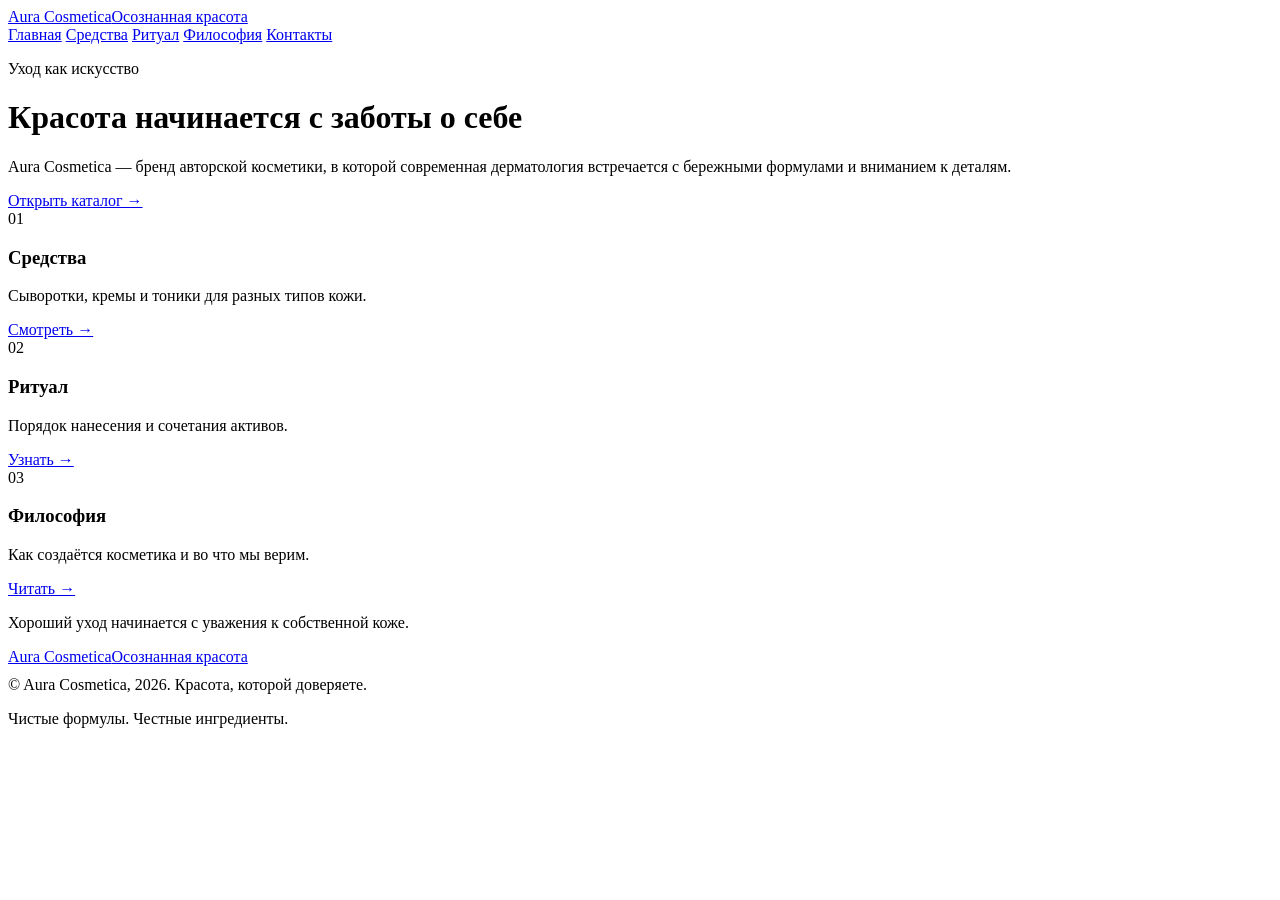
==== index.html @ b47c97d9 "Add files via upload" ====
<!DOCTYPE html>
<html lang="ru">
<head>
    <meta charset="UTF-8">
    <meta name="viewport" content="width=device-width, initial-scale=1.0">
    <meta name="theme-color" content="#0c0b10">
    <meta name="description" content="Aura Cosmetica — уход за кожей, авторские формулы и философия осознанной красоты.">
    <title>Aura Cosmetica — Главная</title>
    <link rel="preconnect" href="https://fonts.googleapis.com">
    <link rel="preconnect" href="https://fonts.gstatic.com" crossorigin>
    <link href="https://fonts.googleapis.com/css2?family=Space+Grotesk:wght@400;500;600;700&family=Inter:wght@400;500;600&display=swap" rel="stylesheet">
    <link rel="stylesheet" href="style.css">
</head>
<body>
    <div class="bar"></div>

    <header class="top">
        <div class="wrap top-inner">
            <a class="logo" href="index.html">Aura Cosmetica<span>Осознанная красота</span></a>
            <nav class="menu" aria-label="Основная навигация">
                <a href="index.html" aria-current="page">Главная</a>
                <a href="sorts.html">Средства</a>
                <a href="brewing.html">Ритуал</a>
                <a href="history.html">Философия</a>
                <a href="contact.html">Контакты</a>
            </nav>
        </div>
    </header>

    <main class="wrap content">
        <div class="split">
            <div class="split-text">
                <p class="kicker">Уход как искусство</p>
                <h1>Красота начинается с заботы о себе</h1>
                <p class="lede">
                    Aura Cosmetica — бренд авторской косметики, в которой современная
                    дерматология встречается с бережными формулами и вниманием к деталям.
                </p>
                <a class="cta" href="sorts.html">Открыть каталог →</a>
            </div>
            <div class="feat-list">
                <div class="feat">
                    <span class="feat-num">01</span>
                    <div>
                        <h3>Средства</h3>
                        <p>Сыворотки, кремы и тоники для разных типов кожи.</p>
                        <a href="sorts.html">Смотреть →</a>
                    </div>
                </div>
                <div class="feat">
                    <span class="feat-num">02</span>
                    <div>
                        <h3>Ритуал</h3>
                        <p>Порядок нанесения и сочетания активов.</p>
                        <a href="brewing.html">Узнать →</a>
                    </div>
                </div>
                <div class="feat">
                    <span class="feat-num">03</span>
                    <div>
                        <h3>Философия</h3>
                        <p>Как создаётся косметика и во что мы верим.</p>
                        <a href="history.html">Читать →</a>
                    </div>
                </div>
            </div>
        </div>

        <p class="pull">Хороший уход начинается с уважения к собственной коже.</p>
    </main>

    <footer class="bot">
        <div class="wrap bot-inner">
            <div>
                <a class="logo" href="index.html">Aura Cosmetica<span>Осознанная красота</span></a>
                <p style="margin-top:10px">© Aura Cosmetica, 2026. Красота, которой доверяете.</p>
            </div>
            <div>
                <p>Чистые формулы. Честные ингредиенты.</p>
                <div class="counter">
                    <!-- место для счетчика -->
                </div>
            </div>
        </div>
    </footer>
</body>
</html>
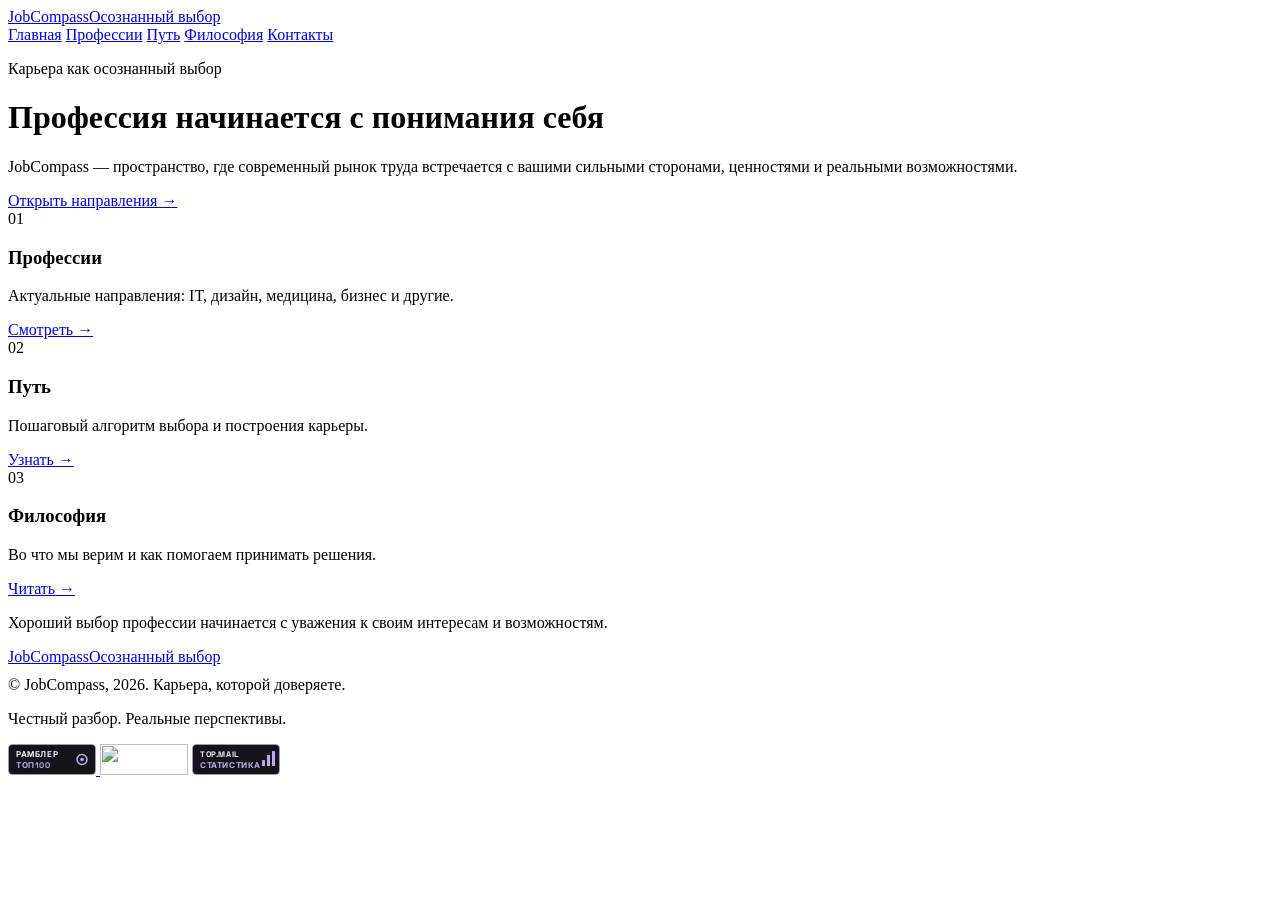
==== commit ff25c920: "Update index.html" ====
--- a/index.html
+++ b/index.html
@@ -4,8 +4,8 @@
     <meta charset="UTF-8">
     <meta name="viewport" content="width=device-width, initial-scale=1.0">
     <meta name="theme-color" content="#0c0b10">
-    <meta name="description" content="Aura Cosmetica — уход за кожей, авторские формулы и философия осознанной красоты.">
-    <title>Aura Cosmetica — Главная</title>
+    <meta name="description" content="JobCompass — осознанный выбор профессии, направления и карьерный путь.">
+    <title>JobCompass — Главная</title>
     <link rel="preconnect" href="https://fonts.googleapis.com">
     <link rel="preconnect" href="https://fonts.gstatic.com" crossorigin>
     <link href="https://fonts.googleapis.com/css2?family=Space+Grotesk:wght@400;500;600;700&family=Inter:wght@400;500;600&display=swap" rel="stylesheet">
@@ -14,15 +14,64 @@
 <body>
     <div class="bar"></div>
 
+    <!-- Начало Top100 (код счетчика) -->
+    <!-- Top100 (Kraken) Counter -->
+    <script>
+        (function (w, d, c) {
+        (w[c] = w[c] || []).push(function() {
+            var options = {
+                project: 7753076,
+            };
+            try {
+                w.top100Counter = new top100(options);
+            } catch(e) { }
+        });
+        var n = d.getElementsByTagName("script")[0],
+        s = d.createElement("script"),
+        f = function () { n.parentNode.insertBefore(s, n); };
+        s.type = "text/javascript";
+        s.async = true;
+        s.src =
+        (d.location.protocol == "https:" ? "https:" : "http:") +
+        "//st.top100.ru/top100/top100.js";
+
+        if (w.opera == "[object Opera]") {
+        d.addEventListener("DOMContentLoaded", f, false);
+    } else { f(); }
+    })(window, document, "_top100q");
+    </script>
+    <noscript>
+      <img src="//counter.rambler.ru/top100.cnt?pid=7753076" alt="Топ-100" />
+    </noscript>
+    <!-- END Top100 (Kraken) Counter -->
+    <!-- Конец Top100 (код счетчика) -->
+
+    <!-- Начало Top.Mail.Ru (код счетчика) -->
+    <!-- Top.Mail.Ru counter -->
+    <script type="text/javascript">
+    var _tmr = window._tmr || (window._tmr = []);
+    _tmr.push({id: "3805673", type: "pageView", start: (new Date()).getTime()});
+    (function (d, w, id) {
+      if (d.getElementById(id)) return;
+      var ts = d.createElement("script"); ts.type = "text/javascript"; ts.async = true; ts.id = id;
+      ts.src = "https://top-fwz1.mail.ru/js/code.js";
+      var f = function () {var s = d.getElementsByTagName("script")[0]; s.parentNode.insertBefore(ts, s);};
+      if (w.opera == "[object Opera]") { d.addEventListener("DOMContentLoaded", f, false); } else { f(); }
+    })(document, window, "tmr-code");
+    </script>
+    <noscript><div><img src="https://top-fwz1.mail.ru/counter?id=3805673;js=na" style="position:absolute;left:-9999px;" alt="Top.Mail.Ru" /></div></noscript>
+    <!-- /Top.Mail.Ru counter -->
+    <!-- Конец Top.Mail.Ru (код счетчика) -->
+
     <header class="top">
         <div class="wrap top-inner">
-            <a class="logo" href="index.html">Aura Cosmetica<span>Осознанная красота</span></a>
+            <a class="logo" href="index.html">JobCompass<span>Осознанный выбор</span></a>
             <nav class="menu" aria-label="Основная навигация">
-                <a href="index.html" aria-current="page">Главная</a>
-                <a href="sorts.html">Средства</a>
-                <a href="brewing.html">Ритуал</a>
-                <a href="history.html">Философия</a>
-                <a href="contact.html">Контакты</a>
+                <a href="index.html" aria-current="page" data-job-block="main::menu::main">Главная</a>
+                <a href="sorts.html" data-job-block="main::menu::sorts">Профессии</a>
+                <a href="brewing.html" data-job-block="main::menu::brewing">Путь</a>
+                <a href="history.html" data-job-block="main::menu::history">Философия</a>
+                <a href="contact.html" data-job-block="main::menu::contact">Контакты</a>
             </nav>
         </div>
     </header>
@@ -30,58 +79,111 @@
     <main class="wrap content">
         <div class="split">
             <div class="split-text">
-                <p class="kicker">Уход как искусство</p>
-                <h1>Красота начинается с заботы о себе</h1>
+                <p class="kicker">Карьера как осознанный выбор</p>
+                <h1>Профессия начинается с понимания себя</h1>
                 <p class="lede">
-                    Aura Cosmetica — бренд авторской косметики, в которой современная
-                    дерматология встречается с бережными формулами и вниманием к деталям.
+                    JobCompass — пространство, где современный рынок труда
+                    встречается с вашими сильными сторонами, ценностями и реальными возможностями.
                 </p>
-                <a class="cta" href="sorts.html">Открыть каталог →</a>
+                <a class="cta" href="sorts.html"
+                   data-job-block="main::hero::sorts::hero-button">Открыть направления →</a>
             </div>
             <div class="feat-list">
-                <div class="feat">
+                <div class="feat" data-job-block="main::features::sorts">
                     <span class="feat-num">01</span>
                     <div>
-                        <h3>Средства</h3>
-                        <p>Сыворотки, кремы и тоники для разных типов кожи.</p>
-                        <a href="sorts.html">Смотреть →</a>
+                        <h3>Профессии</h3>
+                        <p>Актуальные направления: IT, дизайн, медицина, бизнес и другие.</p>
+                        <a href="sorts.html"
+                           data-job-block="main::features::sorts::feat-sorts">Смотреть →</a>
                     </div>
                 </div>
-                <div class="feat">
+                <div class="feat" data-job-block="main::features::brewing">
                     <span class="feat-num">02</span>
                     <div>
-                        <h3>Ритуал</h3>
-                        <p>Порядок нанесения и сочетания активов.</p>
-                        <a href="brewing.html">Узнать →</a>
+                        <h3>Путь</h3>
+                        <p>Пошаговый алгоритм выбора и построения карьеры.</p>
+                        <a href="brewing.html"
+                           data-job-block="main::features::brewing::feat-brewing">Узнать →</a>
                     </div>
                 </div>
-                <div class="feat">
+                <div class="feat" data-job-block="main::features::history">
                     <span class="feat-num">03</span>
                     <div>
                         <h3>Философия</h3>
-                        <p>Как создаётся косметика и во что мы верим.</p>
-                        <a href="history.html">Читать →</a>
+                        <p>Во что мы верим и как помогаем принимать решения.</p>
+                        <a href="history.html"
+                           data-job-block="main::features::history::feat-history">Читать →</a>
                     </div>
                 </div>
             </div>
         </div>
 
-        <p class="pull">Хороший уход начинается с уважения к собственной коже.</p>
+        <p class="pull">Хороший выбор профессии начинается с уважения к своим интересам и возможностям.</p>
     </main>
 
     <footer class="bot">
         <div class="wrap bot-inner">
             <div>
-                <a class="logo" href="index.html">Aura Cosmetica<span>Осознанная красота</span></a>
-                <p style="margin-top:10px">© Aura Cosmetica, 2026. Красота, которой доверяете.</p>
+                <a class="logo" href="index.html">JobCompass<span>Осознанный выбор</span></a>
+                <p style="margin-top:10px">© JobCompass, 2026. Карьера, которой доверяете.</p>
             </div>
             <div>
-                <p>Чистые формулы. Честные ингредиенты.</p>
+                <p>Честный разбор. Реальные перспективы.</p>
                 <div class="counter">
-                    <!-- место для счетчика -->
+                    <!-- Начало Top100 (значок) -->
+                    <a href="https://top100.rambler.ru/navi/?resourceId=7753076" target="_blank" rel="nofollow noopener" aria-label="Рамблер ТОП100">
+                        <svg xmlns="http://www.w3.org/2000/svg" width="88" height="31" viewBox="0 0 88 31" aria-hidden="true" focusable="false">
+                            <rect x=".5" y=".5" width="87" height="30" rx="4" fill="#14131a" stroke="#c4a8e8" stroke-opacity=".45"/>
+                            <text x="8" y="13" font-family="'Space Grotesk', Inter, Arial, sans-serif" font-size="8" font-weight="700" fill="#f2f0f7" letter-spacing=".6">РАМБЛЕР</text>
+                            <text x="8" y="24" font-family="'Space Grotesk', Inter, Arial, sans-serif" font-size="8" font-weight="700" fill="#c4a8e8" letter-spacing=".6">ТОП100</text>
+                            <circle cx="74" cy="15.5" r="5" fill="none" stroke="#c4a8e8" stroke-width="1.5"/>
+                            <circle cx="74" cy="15.5" r="1.8" fill="#c4a8e8"/>
+                        </svg>
+                    </a>
+                    <!-- Конец Top100 (значок) -->
+
+                    <!-- Начало LiveInternet (значок и код счетчика) -->
+                    <!--LiveInternet counter--><a href="https://www.liveinternet.ru/click"
+                    target="_blank"><img id="licnt4EA2" width="88" height="31" style="border:0"
+                    title="LiveInternet: показано число просмотров и посетителей за 24 часа"
+                    src="[data-uri]"
+                    alt=""/></a><script>(function(d,s){d.getElementById("licnt4EA2").src=
+                    "https://counter.yadro.ru/hit?t52.6;r"+escape(d.referrer)+
+                    ((typeof(s)=="undefined")?"":";s"+s.width+"*"+s.height+"*"+
+                    (s.colorDepth?s.colorDepth:s.pixelDepth))+";u"+escape(d.URL)+
+                    ";h"+escape(d.title.substring(0,150))+";"+Math.random()})
+                    (document,screen)</script><!--/LiveInternet-->
+                    <!-- Конец LiveInternet (значок и код счетчика) -->
+
+                    <!-- Начало Top.Mail.Ru (значок) -->
+                    <a href="https://top.mail.ru/" target="_blank" rel="nofollow noopener" aria-label="Top.Mail.Ru">
+                        <svg xmlns="http://www.w3.org/2000/svg" width="88" height="31" viewBox="0 0 88 31" aria-hidden="true" focusable="false">
+                            <rect x=".5" y=".5" width="87" height="30" rx="4" fill="#14131a" stroke="#c4a8e8" stroke-opacity=".45"/>
+                            <text x="8" y="13" font-family="'Space Grotesk', Inter, Arial, sans-serif" font-size="8" font-weight="700" fill="#f2f0f7" letter-spacing=".6">TOP.MAIL</text>
+                            <text x="8" y="24" font-family="'Space Grotesk', Inter, Arial, sans-serif" font-size="8" font-weight="700" fill="#c4a8e8" letter-spacing=".6">СТАТИСТИКА</text>
+                            <rect x="70" y="16" width="3" height="6" rx=".5" fill="#c4a8e8"/>
+                            <rect x="75" y="11" width="3" height="11" rx=".5" fill="#c4a8e8"/>
+                            <rect x="80" y="7" width="3" height="15" rx=".5" fill="#c4a8e8"/>
+                        </svg>
+                    </a>
+                    <!-- Конец Top.Mail.Ru (значок) -->
                 </div>
             </div>
         </div>
     </footer>
+
+    <!-- Начало Top.Mail.Ru (цель hero_click) -->
+    <script>
+    (function () {
+        var TMR_ID = "3805673";
+        document.addEventListener("click", function (e) {
+            var el = e.target.closest("[data-job-block='main::hero::sorts::hero-button']");
+            if (!el) return;
+            (window._tmr = window._tmr || []).push({ id: TMR_ID, type: "reachGoal", goal: "hero_click" });
+        });
+    })();
+    </script>
+    <!-- Конец Top.Mail.Ru (цель hero_click) -->
 </body>
-</html>+</html>
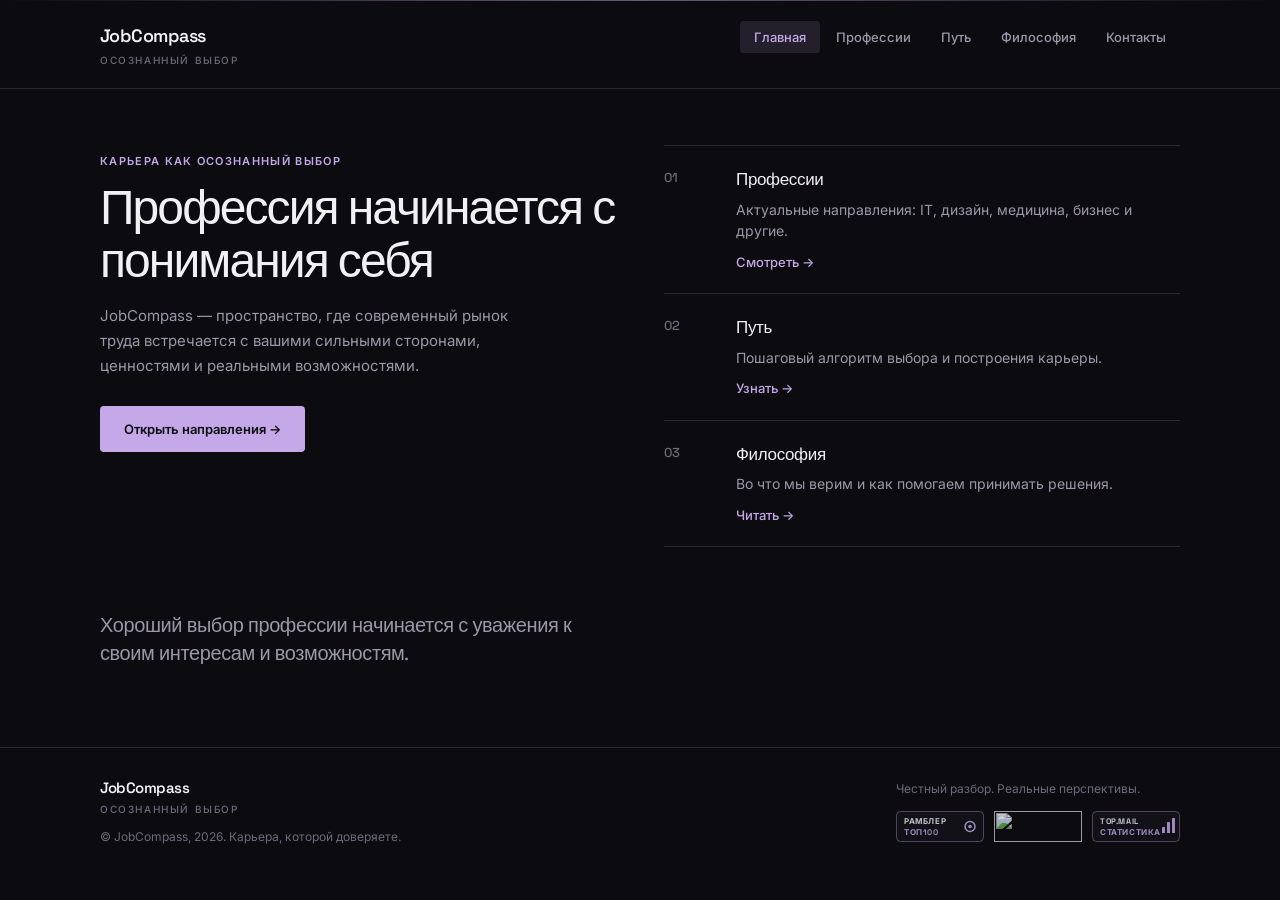
==== commit 2d55b90c: "Modify tracking scripts in index.html Updated Top100 and Top.Mail.Ru counter scripts with new option" ====
--- a/index.html
+++ b/index.html
@@ -14,13 +14,16 @@
 <body>
     <div class="bar"></div>
 
-    <!-- Начало Top100 (код счетчика) -->
+        <!-- Начало Top100 (код счетчика) -->
     <!-- Top100 (Kraken) Counter -->
     <script>
         (function (w, d, c) {
         (w[c] = w[c] || []).push(function() {
             var options = {
                 project: 7753076,
+                attributes_dataset: [ "data-job-block" ],
+                trackHashes: true,
+                user_id: null,
             };
             try {
                 w.top100Counter = new top100(options);
--- a/style.css
+++ b/style.css
@@ -0,0 +1,596 @@
+:root {
+    --bg: #0c0b10;
+    --panel: #14131a;
+    --panel-2: #1a1922;
+    --edge: #2a2835;
+    --ink: #f2f0f7;
+    --mute: #9b97a8;
+    --faint: #6e6a7a;
+    --accent: #c4a8e8;
+    --accent-dim: rgba(196, 168, 232, 0.12);
+    --accent-hot: #dcc8f5;
+    --w: 1080px;
+}
+
+* { box-sizing: border-box; margin: 0; padding: 0; }
+
+html { scroll-behavior: smooth; }
+
+body {
+    background: var(--bg);
+    color: var(--ink);
+    font-family: "Inter", system-ui, sans-serif;
+    font-size: 15px;
+    line-height: 1.55;
+    -webkit-font-smoothing: antialiased;
+}
+
+a { color: inherit; text-decoration: none; }
+
+a:focus-visible {
+    outline: 2px solid var(--accent);
+    outline-offset: 3px;
+}
+
+.wrap {
+    width: min(var(--w), calc(100% - 48px));
+    margin-inline: auto;
+}
+
+.bar {
+    height: 1px;
+    background: linear-gradient(90deg, transparent, var(--accent), transparent);
+    opacity: 0.5;
+}
+
+.top {
+    padding: 20px 0;
+    border-bottom: 1px solid var(--edge);
+}
+
+.top-inner {
+    display: flex;
+    align-items: baseline;
+    justify-content: space-between;
+    gap: 32px;
+}
+
+.logo {
+    font-family: "Space Grotesk", sans-serif;
+    font-size: 18px;
+    font-weight: 600;
+    letter-spacing: -0.03em;
+}
+
+.logo span {
+    display: block;
+    font-family: "Inter", sans-serif;
+    font-size: 10px;
+    font-weight: 500;
+    letter-spacing: 0.16em;
+    text-transform: uppercase;
+    color: var(--faint);
+    margin-top: 3px;
+}
+
+.menu {
+    display: flex;
+    gap: 2px;
+}
+
+.menu a {
+    padding: 6px 14px;
+    font-size: 13px;
+    font-weight: 500;
+    color: var(--mute);
+    border-radius: 4px;
+    transition: color 0.15s, background 0.15s;
+}
+
+.menu a:hover { color: var(--ink); }
+
+.menu a[aria-current="page"] {
+    color: var(--accent);
+    background: var(--accent-dim);
+}
+
+.content {
+    padding: 56px 0 80px;
+}
+
+.kicker {
+    font-size: 11px;
+    font-weight: 600;
+    letter-spacing: 0.12em;
+    text-transform: uppercase;
+    color: var(--accent);
+    margin-bottom: 12px;
+}
+
+h1 {
+    font-family: "Space Grotesk", sans-serif;
+    font-size: clamp(32px, 5vw, 48px);
+    font-weight: 500;
+    letter-spacing: -0.04em;
+    line-height: 1.1;
+    margin-bottom: 16px;
+}
+
+h2 {
+    font-family: "Space Grotesk", sans-serif;
+    font-size: 22px;
+    font-weight: 500;
+    letter-spacing: -0.03em;
+    line-height: 1.2;
+    margin-bottom: 8px;
+}
+
+h3 {
+    font-family: "Space Grotesk", sans-serif;
+    font-size: 17px;
+    font-weight: 500;
+    letter-spacing: -0.02em;
+    margin-bottom: 6px;
+}
+
+.lede {
+    max-width: 420px;
+    color: var(--mute);
+    font-size: 15px;
+    line-height: 1.65;
+}
+
+.cta {
+    display: inline-flex;
+    align-items: center;
+    gap: 8px;
+    margin-top: 28px;
+    padding: 13px 24px;
+    background: var(--accent);
+    color: #0c0b10;
+    font-size: 13px;
+    font-weight: 600;
+    border-radius: 4px;
+    border: 0;
+    cursor: pointer;
+    font-family: inherit;
+    transition: background 0.15s;
+}
+
+.cta:hover { background: var(--accent-hot); }
+
+.split {
+    display: grid;
+    grid-template-columns: 1fr 1fr;
+    gap: 48px;
+    align-items: start;
+    margin-bottom: 64px;
+}
+
+.split-text { padding-top: 8px; }
+
+.feat-list {
+    display: flex;
+    flex-direction: column;
+    gap: 0;
+}
+
+.feat {
+    display: grid;
+    grid-template-columns: 56px 1fr;
+    gap: 16px;
+    padding: 20px 0;
+    border-top: 1px solid var(--edge);
+}
+
+.feat:last-child { border-bottom: 1px solid var(--edge); }
+
+.feat-num {
+    font-family: "Space Grotesk", sans-serif;
+    font-size: 13px;
+    font-weight: 500;
+    color: var(--faint);
+    padding-top: 2px;
+}
+
+.feat p {
+    color: var(--mute);
+    font-size: 14px;
+    margin-top: 4px;
+}
+
+.feat a {
+    display: inline-block;
+    margin-top: 10px;
+    font-size: 13px;
+    font-weight: 500;
+    color: var(--accent);
+}
+
+.feat a:hover { color: var(--accent-hot); }
+
+.block-title {
+    margin: 56px 0 24px;
+    padding-bottom: 16px;
+    border-bottom: 1px solid var(--edge);
+}
+
+.block-title h2 { margin: 0; }
+
+.block-title p {
+    margin-top: 6px;
+    color: var(--faint);
+    font-size: 13px;
+}
+
+.catalog {
+    display: flex;
+    flex-direction: column;
+    gap: 0;
+}
+
+.item {
+    display: grid;
+    grid-template-columns: 100px 1fr auto;
+    gap: 24px;
+    align-items: start;
+    padding: 28px 0;
+    border-bottom: 1px solid var(--edge);
+}
+
+.item:first-child { border-top: 1px solid var(--edge); }
+
+.item-label {
+    font-size: 11px;
+    font-weight: 600;
+    letter-spacing: 0.08em;
+    text-transform: uppercase;
+    color: var(--accent);
+    padding-top: 4px;
+}
+
+.item p {
+    color: var(--mute);
+    font-size: 14px;
+    margin-top: 6px;
+    max-width: 480px;
+}
+
+.item strong {
+    display: block;
+    margin-top: 8px;
+    font-size: 13px;
+    font-weight: 500;
+    color: var(--faint);
+}
+
+.item-link {
+    font-size: 13px;
+    font-weight: 500;
+    color: var(--accent);
+    white-space: nowrap;
+    padding-top: 4px;
+}
+
+.item-link:hover { color: var(--accent-hot); }
+
+.pull {
+    margin: 56px 0 0;
+    font-family: "Space Grotesk", sans-serif;
+    font-size: 20px;
+    font-weight: 400;
+    letter-spacing: -0.02em;
+    line-height: 1.4;
+    color: var(--mute);
+    max-width: 520px;
+}
+
+.steps {
+    display: flex;
+    flex-direction: column;
+    gap: 0;
+    counter-reset: step;
+}
+
+.step {
+    display: grid;
+    grid-template-columns: 48px 1fr;
+    gap: 20px;
+    padding: 24px 0;
+    border-bottom: 1px solid var(--edge);
+    counter-increment: step;
+}
+
+.step:first-child { border-top: 1px solid var(--edge); }
+
+.step::before {
+    content: counter(step, decimal-leading-zero);
+    font-family: "Space Grotesk", sans-serif;
+    font-size: 18px;
+    font-weight: 500;
+    color: var(--accent);
+    opacity: 0.7;
+    padding-top: 2px;
+}
+
+.step p {
+    color: var(--mute);
+    font-size: 14px;
+    margin-top: 4px;
+}
+
+.philo {
+    display: grid;
+    grid-template-columns: 1fr 1fr;
+    gap: 32px 48px;
+}
+
+.philo-card h2 {
+    font-size: 18px;
+    margin-bottom: 8px;
+}
+
+.philo-card p {
+    color: var(--mute);
+    font-size: 14px;
+    line-height: 1.6;
+}
+
+.philo-card .kicker {
+    margin-bottom: 8px;
+}
+
+.contact-grid {
+    display: grid;
+    grid-template-columns: 1fr 1fr;
+    gap: 48px;
+    margin-top: 32px;
+}
+
+.contact-block h2 {
+    font-size: 16px;
+    margin-bottom: 16px;
+    padding-bottom: 12px;
+    border-bottom: 1px solid var(--edge);
+}
+
+.clist {
+    list-style: none;
+}
+
+.clist li {
+    padding: 14px 0;
+    border-bottom: 1px solid var(--edge);
+}
+
+.clist li:last-child { border-bottom: 0; }
+
+.clist strong {
+    display: block;
+    font-size: 11px;
+    font-weight: 500;
+    letter-spacing: 0.08em;
+    text-transform: uppercase;
+    color: var(--faint);
+    margin-bottom: 4px;
+}
+
+.clist a {
+    font-size: 15px;
+    color: var(--ink);
+    transition: color 0.15s;
+}
+
+.clist a:hover { color: var(--accent); }
+
+.hours-row {
+    display: flex;
+    justify-content: space-between;
+    padding: 12px 0;
+    border-bottom: 1px solid var(--edge);
+    font-size: 14px;
+    color: var(--mute);
+}
+
+.hours-row:last-child { border-bottom: 0; }
+
+.hours-row strong {
+    font-weight: 500;
+    color: var(--ink);
+}
+
+.picker {
+    margin-top: 48px;
+    background: var(--panel);
+    border-radius: 8px;
+    padding: 32px;
+}
+
+.picker-head {
+    margin-bottom: 28px;
+}
+
+.picker-head h2 { margin-bottom: 4px; }
+
+.picker-head p {
+    color: var(--faint);
+    font-size: 13px;
+}
+
+.q-block {
+    margin-bottom: 28px;
+}
+
+.q-block > p {
+    font-family: "Space Grotesk", sans-serif;
+    font-size: 14px;
+    font-weight: 500;
+    margin-bottom: 12px;
+}
+
+.q-opts {
+    display: flex;
+    flex-wrap: wrap;
+    gap: 8px;
+}
+
+.q-opts label { cursor: pointer; }
+
+.q-opts input {
+    position: absolute;
+    opacity: 0;
+    pointer-events: none;
+}
+
+.q-opts span {
+    display: inline-block;
+    padding: 10px 16px;
+    border: 1px solid var(--edge);
+    border-radius: 4px;
+    background: var(--bg);
+    font-size: 13px;
+    color: var(--mute);
+    transition: border-color 0.15s, color 0.15s, background 0.15s;
+}
+
+.q-opts label:hover span {
+    border-color: var(--faint);
+    color: var(--ink);
+}
+
+.q-opts input:checked + span {
+    border-color: var(--accent);
+    background: var(--accent-dim);
+    color: var(--accent-hot);
+    font-weight: 500;
+}
+
+.q-opts input:focus-visible + span {
+    outline: 2px solid var(--accent);
+    outline-offset: 2px;
+}
+
+.q-go {
+    margin-top: 8px;
+}
+
+.q-out {
+    margin-top: 28px;
+    padding: 24px;
+    background: var(--bg);
+    border-radius: 6px;
+    border-left: 3px solid var(--accent);
+}
+
+.q-out[hidden] { display: none; }
+
+.q-out h3 {
+    font-size: 18px;
+    margin-bottom: 4px;
+}
+
+.q-out .badge {
+    display: inline-block;
+    margin-bottom: 12px;
+    padding: 2px 8px;
+    background: var(--accent-dim);
+    border-radius: 3px;
+    font-size: 11px;
+    font-weight: 500;
+    color: var(--accent);
+    text-transform: uppercase;
+    letter-spacing: 0.04em;
+}
+
+.q-out p {
+    color: var(--mute);
+    font-size: 14px;
+    margin-bottom: 8px;
+}
+
+.q-out p:last-child { margin-bottom: 0; }
+
+.bot {
+    border-top: 1px solid var(--edge);
+    padding: 28px 0;
+}
+
+.bot-inner {
+    display: flex;
+    justify-content: space-between;
+    align-items: center;
+    gap: 24px;
+}
+
+.bot p {
+    font-size: 12px;
+    color: var(--faint);
+}
+
+.bot .logo { font-size: 15px; }
+
+.counter {
+    margin-top: 12px;
+    min-height: 31px;
+    display: flex;
+    align-items: center;
+    flex-wrap: wrap;
+    gap: 10px;
+}
+
+.counter a {
+    display: inline-block;
+    line-height: 0;
+    border-radius: 4px;
+    opacity: 0.8;
+    transition: opacity 0.15s, transform 0.15s;
+}
+
+.counter a:hover {
+    opacity: 1;
+    transform: translateY(-1px);
+}
+
+.counter svg {
+    display: block;
+}
+
+.counter-hit {
+    position: absolute;
+    left: -9999px;
+    width: 1px;
+    height: 1px;
+    border: 0;
+}
+
+@media (max-width: 720px) {
+    .wrap { width: min(100% - 32px, var(--w)); }
+
+    .top-inner {
+        flex-direction: column;
+        gap: 14px;
+    }
+
+    .split,
+    .philo,
+    .contact-grid {
+        grid-template-columns: 1fr;
+        gap: 28px;
+    }
+
+    .item {
+        grid-template-columns: 1fr;
+        gap: 8px;
+    }
+
+    .item-link { padding-top: 0; }
+
+    .content { padding: 36px 0 56px; }
+
+    .picker { padding: 24px; }
+
+    .bot-inner {
+        flex-direction: column;
+        align-items: flex-start;
+    }
+}
